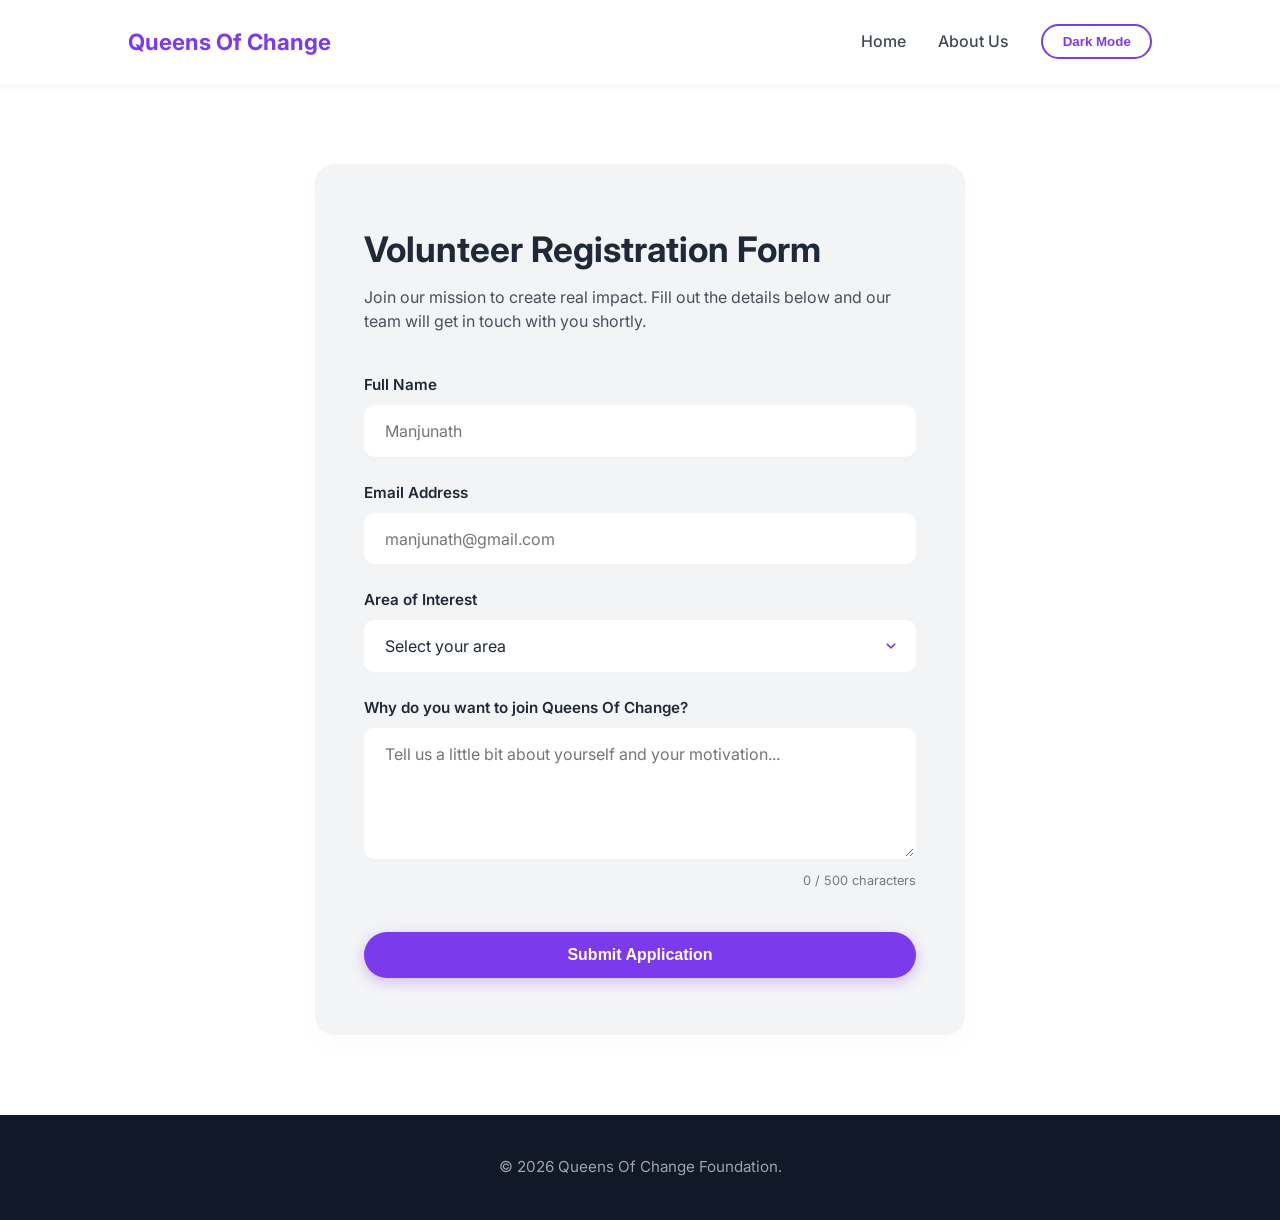
==== Volunteer.html @ 7a83f517 "Add files via upload" ====
<!DOCTYPE html>
<html lang="en">
<head>
    <meta charset="UTF-8">
    <meta name="viewport" content="width=device-width, initial-scale=1.0">
    <title>Volunteer Registration - Queens Of Change</title>
    <link rel="preconnect" href="https://fonts.googleapis.com">
    <link rel="preconnect" href="https://fonts.gstatic.com" crossorigin>
    <link href="https://fonts.googleapis.com/css2?family=Inter:wght@300;400;600;700&display=swap" rel="stylesheet">
    <link rel="stylesheet" href="Style.css">
</head>
<body>
    <header>
        <a href="index.html" class="logo" style="text-decoration: none;">Queens Of Change</a>
        <nav class="nav-links">
            <a href="index.html" class="nav-link">Home</a>
            <a href="index.html#about" class="nav-link">About Us</a>
        </nav>
        <button class="theme-toggle" id="themeToggle" aria-label="Toggle Dark Mode">Dark Mode</button>
    </header>

    <main>
        <section class="form-section">
            <div class="form-container" id="formContainer">
                <h2>Volunteer Registration Form</h2>
                <p class="form-subtitle">Join our mission to create real impact. Fill out the details below and our team will get in touch with you shortly.</p>
                
                <form action="#" method="POST" class="volunteer-form" id="volunteerForm">
                    <div class="form-group">
                        <label for="fullName">Full Name</label>
                        <input type="text" id="fullName" name="fullName" placeholder="Manjunath" autocomplete="name" required />
                    </div>

                    <div class="form-group">
                        <label for="email">Email Address</label>
                        <input type="email" id="email" name="email" placeholder="manjunath@gmail.com" autocomplete="email" required />
                    </div>

                    <div class="form-group">
                        <label for="interest">Area of Interest</label>
                        <div class="select-wrapper">
                            <select id="interest" name="interest" required>
                                <option value="" disabled selected>Select your area</option>
                                <option value="mentorship">Technical Mentorship</option>
                                <option value="content">Content & Community Management</option>
                                <option value="events">Event Coordination</option>
                                <option value="marketing">Social Media & Marketing</option>
                            </select>
                        </div>
                    </div>

                    <div class="form-group">
                        <label for="message">Why do you want to join Queens Of Change?</label>
                        <textarea id="message" name="message" rows="5" maxlength="500" placeholder="Tell us a little bit about yourself and your motivation..." required></textarea>
                        <span class="char-count" id="charCount">0 / 500 characters</span>
                    </div>

                    <button type="submit" class="cta-btn submit-btn" id="submitBtn">Submit Application</button>
                </form>
            </div>
        </section>
    </main>

    <footer>
        <p>&copy; 2026 Queens Of Change Foundation.</p>
    </footer>

    <script src="Script.js"></script>
</body>
</html>
---- Style.css ----
:root {
    --bg-color: #ffffff;
    --text-color: #1f2937;
    --primary-color: #7c3aed; 
    --primary-hover: #6d28d9;
    --card-bg: #f3f4f6;
    --card-border: transparent;
    --footer-bg: #111827;
    --footer-text: #9ca3af;
    --transition: all 0.3s cubic-bezier(0.4, 0, 0.2, 1);
}

[data-theme="dark"] {
    --bg-color: #0f172a;
    --text-color: #f1f5f9;
    --primary-color: #a78bfa;
    --primary-hover: #c4b5fd;
    --card-bg: #1e293b;
    --card-border: rgba(255, 255, 255, 0.05);
    --footer-bg: #020617;
    --footer-text: #94a3b8;
}

* {
    box-sizing: border-box;
    margin: 0;
    padding: 0;
}

html {
    scroll-behavior: smooth;
}

body {
    font-family: 'Inter', sans-serif;
    background-color: var(--bg-color);
    color: var(--text-color);
    line-height: 1.6;
    transition: var(--transition);
}

header {
    display: flex;
    justify-content: space-between;
    align-items: center;
    padding: 1.5rem 10%;
    position: sticky;
    top: 0;
    background-color: var(--bg-color);
    z-index: 100;
    box-shadow: 0 2px 10px rgba(0, 0, 0, 0.05);
    transition: var(--transition);
}

.logo {
    font-weight: 700;
    font-size: 1.4rem;
    color: var(--primary-color);
}

.nav-links {
    display: flex;
    gap: 2rem;
    align-items: center;
    margin-left: auto;
    margin-right: 2rem;
}

.nav-link {
    color: var(--text-color);
    text-decoration: none;
    font-weight: 500;
    font-size: 1rem;
    transition: var(--transition);
    opacity: 0.85;
}

.nav-link:hover {
    color: var(--primary-color);
    opacity: 1;
}

.theme-toggle {
    background: none;
    border: 2px solid var(--primary-color);
    color: var(--primary-color);
    padding: 0.5rem 1.2rem;
    border-radius: 20px;
    cursor: pointer;
    font-weight: 600;
    transition: var(--transition);
}

.theme-toggle:hover {
    background-color: var(--primary-color);
    color: var(--bg-color);
}

.hero {
    display: flex;
    align-items: center;
    justify-content: space-between;
    padding: 4rem 10%;
    min-height: 80vh;
    gap: 4rem;
}

.hero-content {
    flex: 1.2;
    max-width: 600px;
}

.hero-content h1 {
    font-size: 3rem;
    line-height: 1.2;
    margin-bottom: 1.5rem;
    font-weight: 700;
}

.hero-content p {
    font-size: 1.1rem;
    margin-bottom: 2.5rem;
    opacity: 0.9;
}

.cta-btn {
    display: inline-block;
    background-color: var(--primary-color);
    color: #fff;
    padding: 0.9rem 2.2rem;
    border-radius: 30px;
    text-decoration: none;
    font-weight: 600;
    transition: var(--transition);
    box-shadow: 0 4px 14px rgba(124, 58, 237, 0.3);
}

.cta-btn:hover {
    background-color: var(--primary-hover);
    transform: translateY(-2px);
    box-shadow: 0 6px 20px rgba(124, 58, 237, 0.4);
}

.hero-image {
    flex: 0.8;
    display: flex;
    justify-content: center;
    align-items: center;
}

.hero-image img {
    width: 100%;
    max-width: 280px;
    height: auto;
    border-radius: 24px;
    box-shadow: 0 10px 30px rgba(0, 0, 0, 0.1);
    animation: float 6s ease-in-out infinite;
}

@keyframes float {
    0%, 100% { transform: translateY(0); }
    50% { transform: translateY(-12px); }
}

.about {
    padding: 6rem 10%;
    background-color: var(--card-bg);
    transition: var(--transition);
    text-align: center;
}

.section-title {
    font-size: 2.2rem;
    margin-bottom: 1.5rem;
    position: relative;
    display: inline-block;
}

.section-title::after {
    content: '';
    display: block;
    width: 50%;
    height: 4px;
    background-color: var(--primary-color);
    margin: 0.6rem auto 0;
    border-radius: 2px;
}

.about-text {
    max-width: 750px;
    margin: 0 auto 4rem;
    font-size: 1.15rem;
    opacity: 0.95;
}

.cards-container {
    display: grid;
    grid-template-columns: repeat(auto-fit, minmax(280px, 1fr));
    gap: 2rem;
}

.card {
    background-color: var(--bg-color);
    padding: 3rem 2rem;
    border-radius: 16px;
    border: 1px solid var(--card-border);
    box-shadow: 0 4px 20px rgba(0, 0, 0, 0.02);
    transition: var(--transition);
    text-align: left;
}

.card:hover {
    transform: translateY(-6px);
    box-shadow: 0 12px 30px rgba(0, 0, 0, 0.08);
}

.card h3 {
    font-size: 1.35rem;
    margin-bottom: 1rem;
    color: var(--primary-color);
}

.card p {
    font-size: 1rem;
    opacity: 0.85;
}

.form-section {
    padding: 5rem 10%;
    min-height: 80vh;
    display: flex;
    justify-content: center;
    align-items: center;
}

.form-container {
    background-color: var(--card-bg);
    border: 1px solid var(--card-border);
    padding: 3.5rem 3rem;
    border-radius: 20px;
    width: 100%;
    max-width: 650px;
    box-shadow: 0 10px 30px rgba(0, 0, 0, 0.02);
    transition: var(--transition);
}

.form-container h2 {
    font-size: 2.2rem;
    margin-bottom: 0.5rem;
    color: var(--text-color);
}

.form-subtitle {
    font-size: 1rem;
    opacity: 0.8;
    margin-bottom: 2.5rem;
    line-height: 1.5;
}

.volunteer-form {
    display: flex;
    flex-direction: column;
    gap: 1.5rem;
}

.form-group {
    display: flex;
    flex-direction: column;
    gap: 0.5rem;
    text-align: left;
}

.form-group label {
    font-size: 0.95rem;
    font-weight: 600;
    color: var(--text-color);
}

.form-group input,
.form-group select,
.form-group textarea {
    width: 100%;
    padding: 0.85rem 1.2rem;
    border-radius: 10px;
    border: 2px solid transparent;
    background-color: var(--bg-color);
    color: var(--text-color);
    font-family: inherit;
    font-size: 1rem;
    transition: var(--transition);
    box-shadow: 0 2px 5px rgba(0,0,0,0.01);
}

.form-group input:hover,
.form-group select:hover,
.form-group textarea:hover {
    border-color: rgba(124, 58, 237, 0.4);
}

[data-theme="dark"] .form-group input:hover,
[data-theme="dark"] .form-group select:hover,
[data-theme="dark"] .form-group textarea:hover {
    border-color: rgba(167, 139, 250, 0.4);
}

.form-group input:focus,
.form-group select:focus,
.form-group textarea:focus {
    outline: none;
    border-color: var(--primary-color);
}

.select-wrapper {
    position: relative;
    width: 100%;
}

.select-wrapper select {
    appearance: none;
    -webkit-appearance: none;
    -moz-appearance: none;
    padding-right: 2.5rem;
    cursor: pointer;
}

.select-wrapper::after {
    content: "";
    position: absolute;
    right: 1.2rem;
    top: 50%;
    transform: translateY(-50%);
    width: 12px;
    height: 12px;
    background-image: url("data:image/svg+xml,%3Csvg xmlns='http://www.w3.org/2000/svg' fill='none' viewBox='0 0 24 24' stroke='%237c3aed' stroke-width='3'%3E%3Cpath stroke-linecap='round' stroke-linejoin='round' d='M19.5 8.25l-7.5 7.5-7.5-7.5'/%3E%3C/svg%3E");
    background-size: contain;
    background-repeat: no-repeat;
    pointer-events: none;
    transition: var(--transition);
}

[data-theme="dark"] .select-wrapper::after {
    background-image: url("data:image/svg+xml,%3Csvg xmlns='http://www.w3.org/2000/svg' fill='none' viewBox='0 0 24 24' stroke='%23a78bfa' stroke-width='3'%3E%3Cpath stroke-linecap='round' stroke-linejoin='round' d='M19.5 8.25l-7.5 7.5-7.5-7.5'/%3E%3C/svg%3E");
}

.char-count {
    font-size: 0.8rem;
    text-align: right;
    margin-top: 0.25rem;
    opacity: 0.6;
}

.submit-btn {
    border: none;
    cursor: pointer;
    font-size: 1rem;
    margin-top: 1rem;
    text-align: center;
}

.success-state {
    text-align: center;
    padding: 2rem 1rem;
    animation: fadeIn 0.5s ease forwards;
}

.success-icon {
    font-size: 4rem;
    color: #10b981;
    margin-bottom: 1.5rem;
    display: inline-block;
    animation: scaleUp 0.4s cubic-bezier(0.175, 0.885, 0.32, 1.275) forwards;
}

.success-state h3 {
    font-size: 1.8rem;
    margin-bottom: 1rem;
}

.success-state p {
    opacity: 0.8;
    line-height: 1.6;
}

@keyframes fadeIn {
    from { opacity: 0; transform: translateY(10px); }
    to { opacity: 1; transform: translateY(0); }
}

@keyframes scaleUp {
    from { transform: scale(0); }
    to { transform: scale(1); }
}


footer {
    background-color: var(--footer-bg);
    color: var(--footer-text);
    text-align: center;
    padding: 2.5rem 1rem;
    font-size: 0.95rem;
    transition: var(--transition);
}

@media (max-width: 968px) {
    .hero { gap: 2rem; }
    .hero-content h1 { font-size: 2.5rem; }
}

@media (max-width: 768px) {
    header { padding: 1rem 5%; }
    .nav-links { gap: 1rem; margin-right: 1rem; }
    .hero {
        flex-direction: column-reverse;
        text-align: center;
        padding: 4rem 5%;
        min-height: auto;
    }
    .hero-content h1 { font-size: 2.2rem; }
    .hero-image img { max-width: 200px; }
    .about { padding: 4rem 5%; }
    .form-section { padding: 3rem 5%; }
    .form-container { padding: 2rem 1.5rem; }
    .form-container h2 { font-size: 1.8rem; }
}
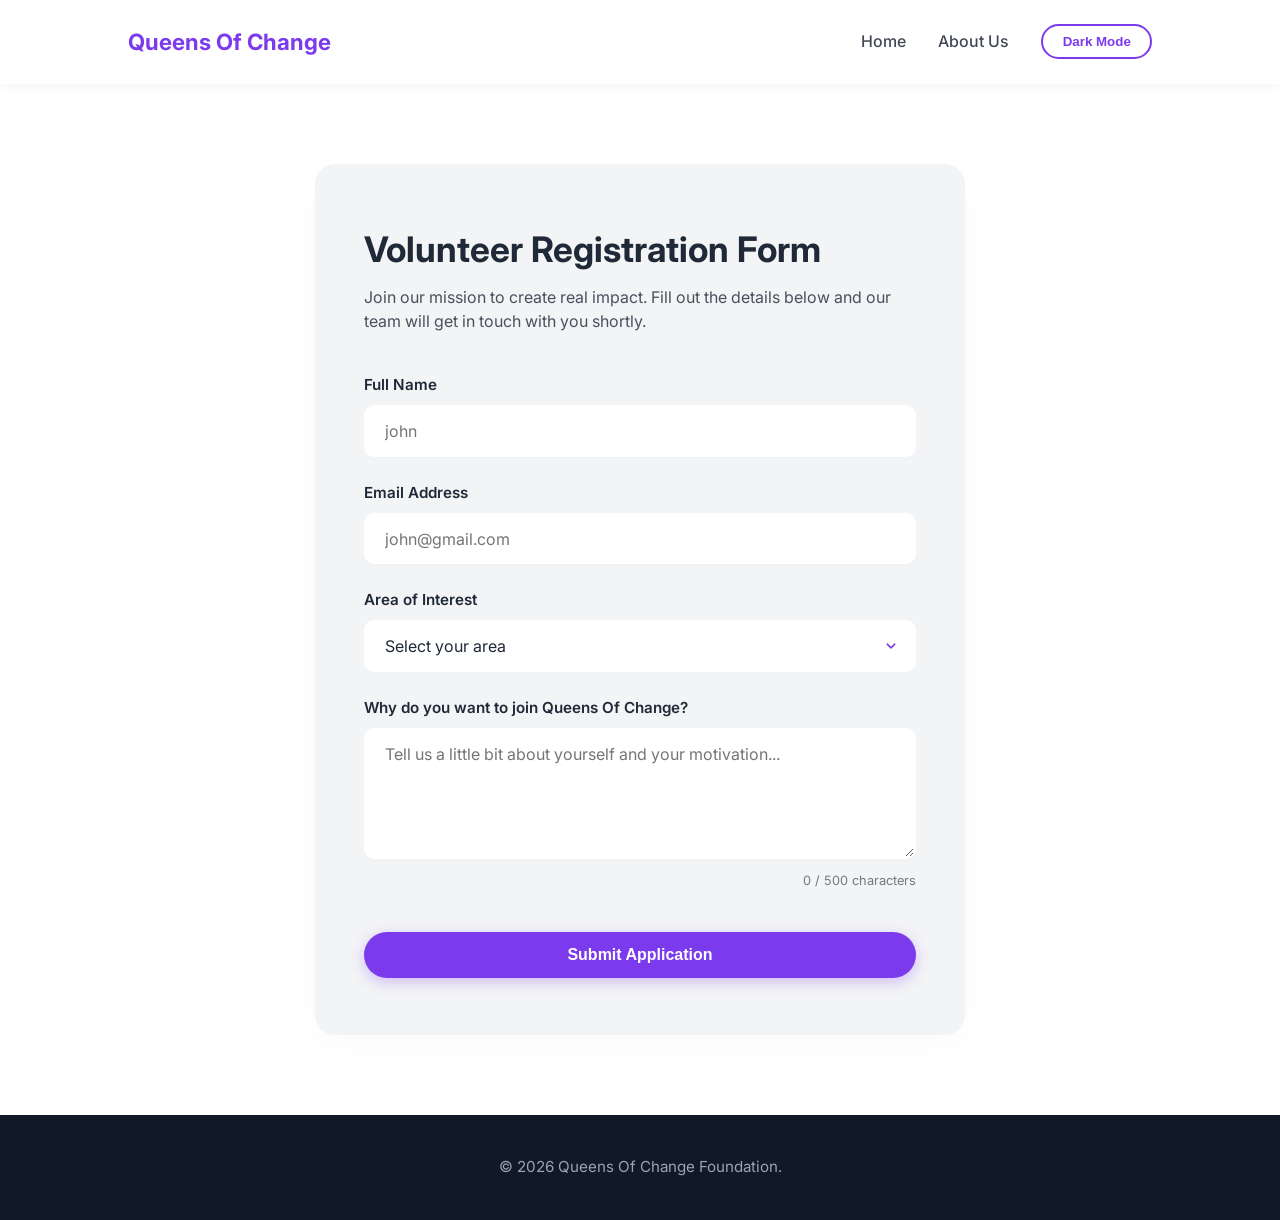
==== commit 9b944121: "Update Volunteer.html" ====
--- a/Volunteer.html
+++ b/Volunteer.html
@@ -28,12 +28,12 @@
                 <form action="#" method="POST" class="volunteer-form" id="volunteerForm">
                     <div class="form-group">
                         <label for="fullName">Full Name</label>
-                        <input type="text" id="fullName" name="fullName" placeholder="Manjunath" autocomplete="name" required />
+                        <input type="text" id="fullName" name="fullName" placeholder="john" autocomplete="name" required />
                     </div>
 
                     <div class="form-group">
                         <label for="email">Email Address</label>
-                        <input type="email" id="email" name="email" placeholder="manjunath@gmail.com" autocomplete="email" required />
+                        <input type="email" id="email" name="email" placeholder="john@gmail.com" autocomplete="email" required />
                     </div>
 
                     <div class="form-group">
@@ -67,4 +67,4 @@
 
     <script src="Script.js"></script>
 </body>
-</html>+</html>
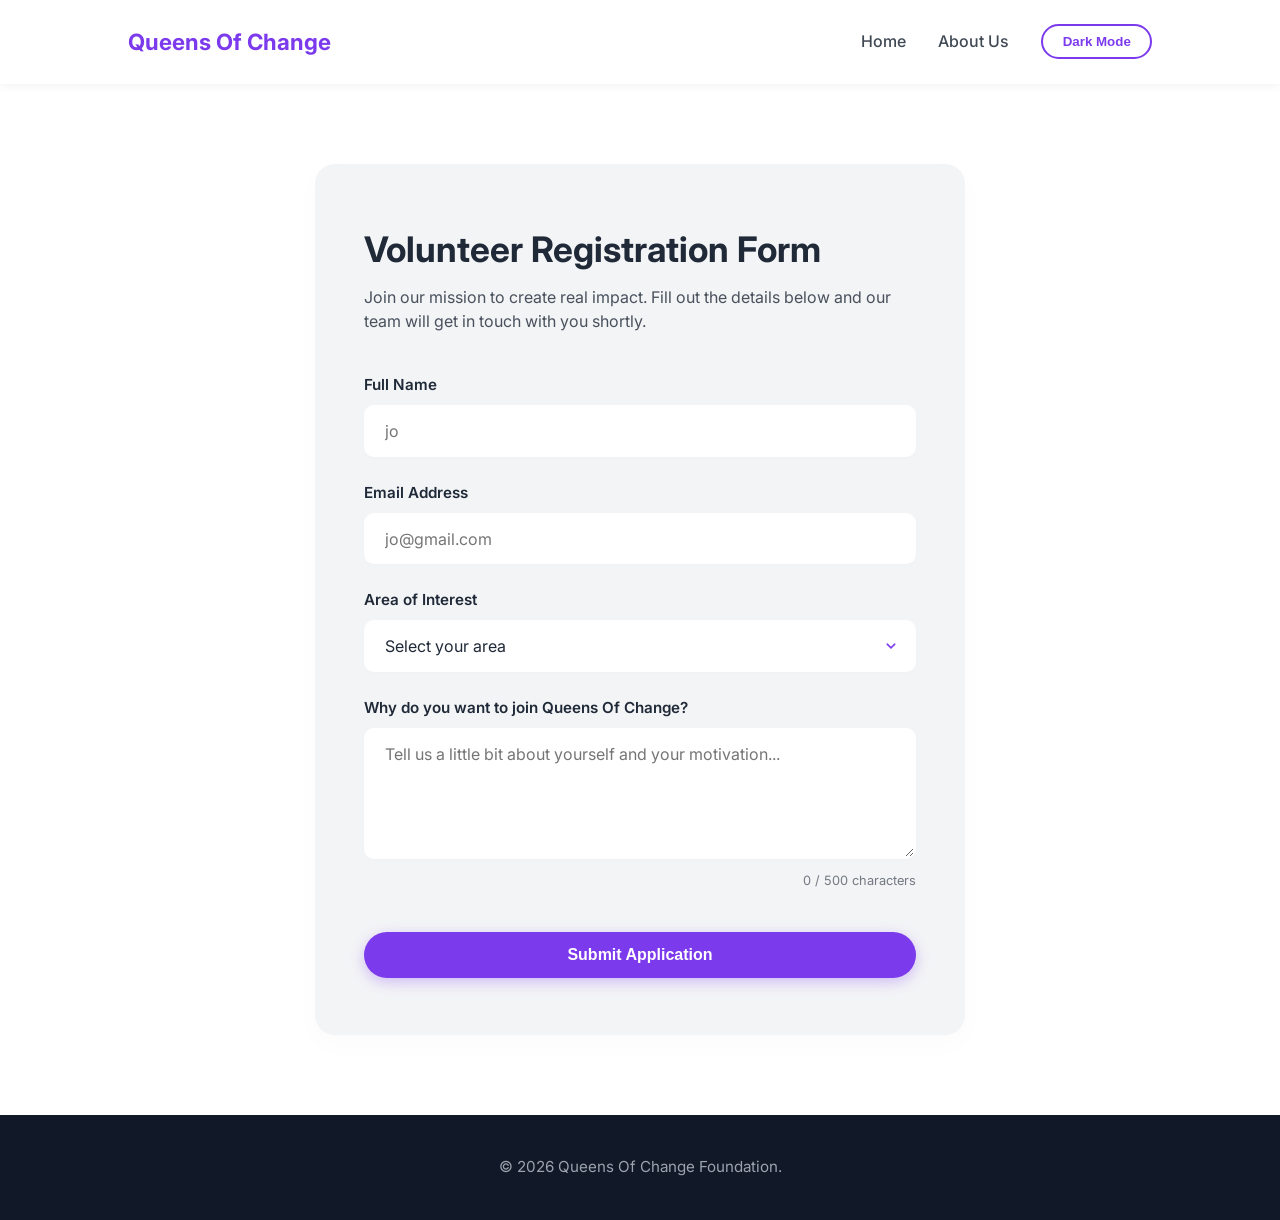
==== commit ac934442: "Update Volunteer.html" ====
--- a/Volunteer.html
+++ b/Volunteer.html
@@ -28,12 +28,12 @@
                 <form action="#" method="POST" class="volunteer-form" id="volunteerForm">
                     <div class="form-group">
                         <label for="fullName">Full Name</label>
-                        <input type="text" id="fullName" name="fullName" placeholder="john" autocomplete="name" required />
+                        <input type="text" id="fullName" name="fullName" placeholder="jo" autocomplete="name" required />
                     </div>
 
                     <div class="form-group">
                         <label for="email">Email Address</label>
-                        <input type="email" id="email" name="email" placeholder="john@gmail.com" autocomplete="email" required />
+                        <input type="email" id="email" name="email" placeholder="jo@gmail.com" autocomplete="email" required />
                     </div>
 
                     <div class="form-group">
